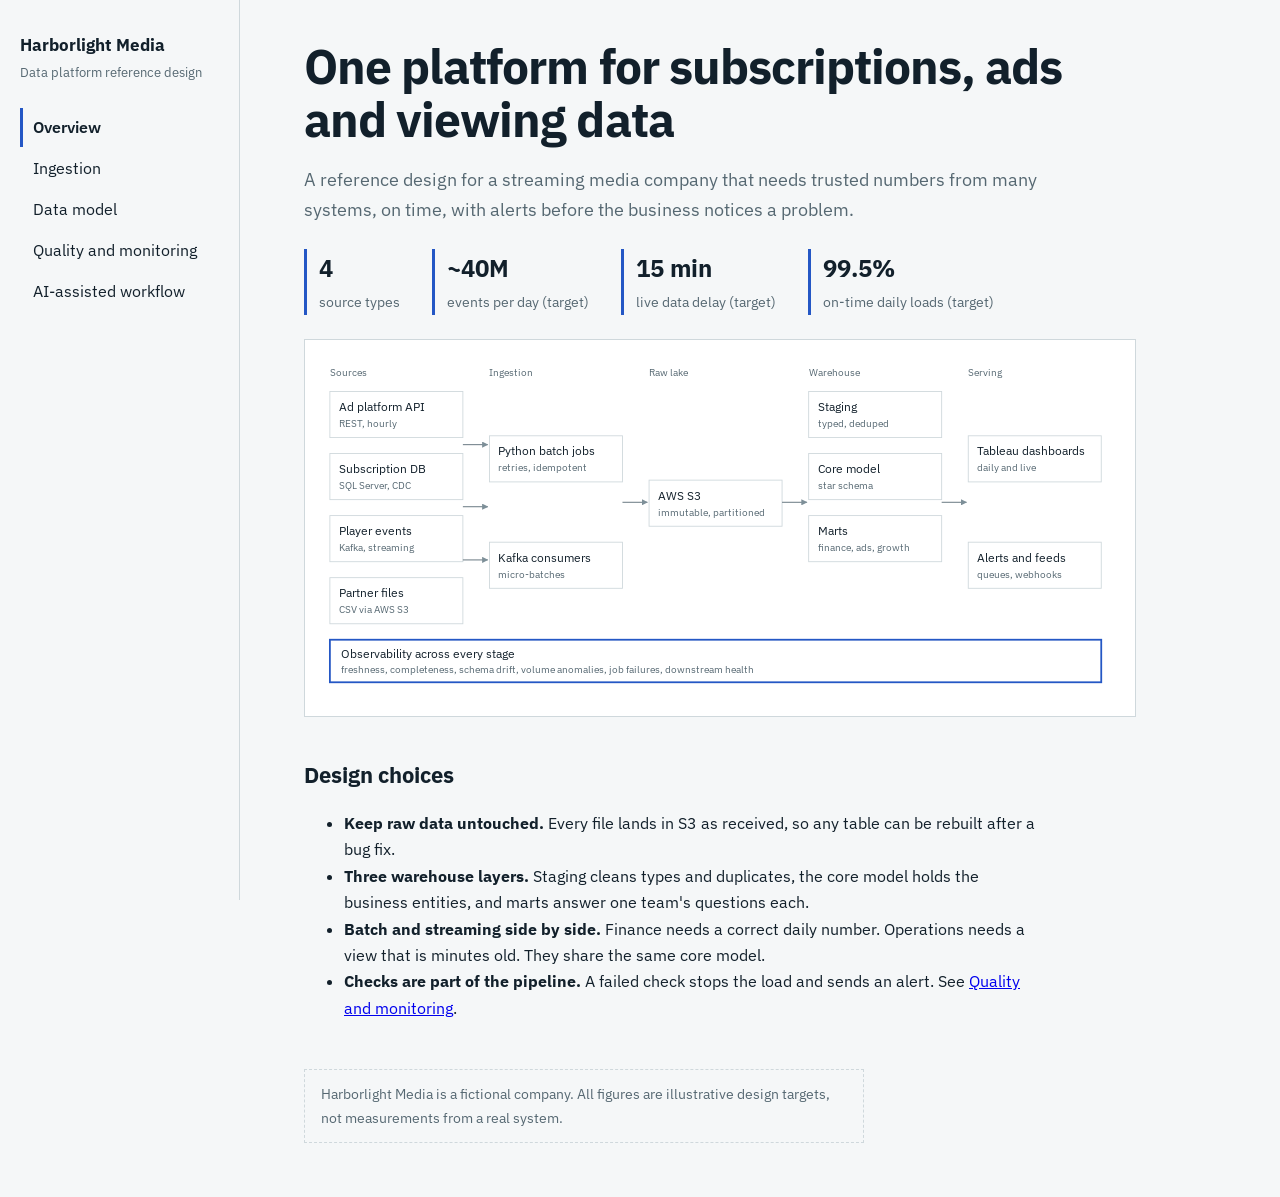
==== index.html @ 91faa4b9 "Add Harborlight data architecture reference site" ====
<!doctype html><html lang="en"><head><meta charset="utf-8"><meta name="viewport" content="width=device-width,initial-scale=1"><title>Overview | Harborlight Data Platform</title><link rel="preconnect" href="https://fonts.googleapis.com"><link rel="stylesheet" href="https://fonts.googleapis.com/css2?family=IBM+Plex+Sans:wght@400;600&family=IBM+Plex+Mono&display=swap"><link rel="stylesheet" href="style.css"></head><body><nav><b>Harborlight Media</b><small>Data platform reference design</small><a href="index.html" aria-current=page>Overview</a><a href="ingestion.html">Ingestion</a><a href="model.html">Data model</a><a href="quality.html">Quality and monitoring</a><a href="ai-workflow.html">AI-assisted workflow</a></nav><main><h1>One platform for subscriptions, ads and viewing data</h1><p class="lead">A reference design for a streaming media company that needs trusted numbers from many systems, on time, with alerts before the business notices a problem.</p><div class="stats"><div><strong>4</strong><span>source types</span></div><div><strong>~40M</strong><span>events per day (target)</span></div><div><strong>15 min</strong><span>live data delay (target)</span></div><div><strong>99.5%</strong><span>on-time daily loads (target)</span></div></div><div class="fig"><svg viewBox="0 0 900 380" role="img" aria-label="Architecture: sources to ingestion to lake to warehouse to serving, with monitoring underneath"><defs><marker id="a" viewBox="0 0 10 10" refX="9" refY="5" markerWidth="7" markerHeight="7" orient="auto"><path d="M0 0L10 5L0 10z" fill="#7d8f98"/></marker></defs><text class="s" x="10" y="22">Sources</text><rect class="box" x="10" y="40" width="150" height="52"/><text class="t" x="20" y="62">Ad platform API</text><text class="s" x="20" y="80">REST, hourly</text><rect class="box" x="10" y="110" width="150" height="52"/><text class="t" x="20" y="132">Subscription DB</text><text class="s" x="20" y="150">SQL Server, CDC</text><rect class="box" x="10" y="180" width="150" height="52"/><text class="t" x="20" y="202">Player events</text><text class="s" x="20" y="220">Kafka, streaming</text><rect class="box" x="10" y="250" width="150" height="52"/><text class="t" x="20" y="272">Partner files</text><text class="s" x="20" y="290">CSV via AWS S3</text><text class="s" x="190" y="22">Ingestion</text><rect class="box" x="190" y="90" width="150" height="52"/><text class="t" x="200" y="112">Python batch jobs</text><text class="s" x="200" y="130">retries, idempotent</text><rect class="box" x="190" y="210" width="150" height="52"/><text class="t" x="200" y="232">Kafka consumers</text><text class="s" x="200" y="250">micro-batches</text><text class="s" x="370" y="22">Raw lake</text><rect class="box" x="370" y="140" width="150" height="52"/><text class="t" x="380" y="162">AWS S3</text><text class="s" x="380" y="180">immutable, partitioned</text><text class="s" x="550" y="22">Warehouse</text><rect class="box" x="550" y="40" width="150" height="52"/><text class="t" x="560" y="62">Staging</text><text class="s" x="560" y="80">typed, deduped</text><rect class="box" x="550" y="110" width="150" height="52"/><text class="t" x="560" y="132">Core model</text><text class="s" x="560" y="150">star schema</text><rect class="box" x="550" y="180" width="150" height="52"/><text class="t" x="560" y="202">Marts</text><text class="s" x="560" y="220">finance, ads, growth</text><text class="s" x="730" y="22">Serving</text><rect class="box" x="730" y="90" width="150" height="52"/><text class="t" x="740" y="112">Tableau dashboards</text><text class="s" x="740" y="130">daily and live</text><rect class="box" x="730" y="210" width="150" height="52"/><text class="t" x="740" y="232">Alerts and feeds</text><text class="s" x="740" y="250">queues, webhooks</text><path class="ar" d="M160 100L188 100"/><path class="ar" d="M160 170L188 170"/><path class="ar" d="M160 230L188 230"/><path class="ar" d="M340 165L368 165"/><path class="ar" d="M520 165L548 165"/><path class="ar" d="M700 165L728 165"/><rect class="box" x="10" y="320" width="870" height="48"/><rect class="hl" x="10" y="320" width="870" height="48"/><text class="t" x="22" y="341">Observability across every stage</text><text class="s" x="22" y="358">freshness, completeness, schema drift, volume anomalies, job failures, downstream health</text></svg></div><h2>Design choices</h2><ul><li><b>Keep raw data untouched.</b> Every file lands in S3 as received, so any table can be rebuilt after a bug fix.</li><li><b>Three warehouse layers.</b> Staging cleans types and duplicates, the core model holds the business entities, and marts answer one team's questions each.</li><li><b>Batch and streaming side by side.</b> Finance needs a correct daily number. Operations needs a view that is minutes old. They share the same core model.</li><li><b>Checks are part of the pipeline.</b> A failed check stops the load and sends an alert. See <a href="quality.html">Quality and monitoring</a>.</li></ul><p class="note">Harborlight Media is a fictional company. All figures are illustrative design targets, not measurements from a real system.</p></main></body></html>
---- style.css ----
:root{--ink:#12202b;--mute:#566872;--paper:#f5f7f8;--card:#fff;--line:#cfd8dc;--blue:#2457c5;--ok:#1f8a70;--code:#e9eef1;color-scheme:light}
@media(prefers-color-scheme:dark){:root:not([data-theme=light]){--ink:#e6edf1;--mute:#9bb0ba;--paper:#0e171d;--card:#16232b;--line:#2c3e49;--blue:#7ea4ff;--ok:#4cc9a6;--code:#1b2b34;color-scheme:dark}}
*{box-sizing:border-box}html{scroll-padding-top:1rem}
body{margin:0;background:var(--paper);color:var(--ink);font:16px/1.65 "IBM Plex Sans",system-ui,-apple-system,"Segoe UI",sans-serif;display:grid;grid-template-columns:240px 1fr;min-height:100vh}
nav{position:sticky;top:0;height:100vh;padding:2rem 1.25rem;border-right:1px solid var(--line)}
nav b{display:block;font-size:1.05rem;margin-bottom:.15rem}nav small{color:var(--mute);display:block;margin-bottom:1.5rem}
nav a{display:block;padding:.4rem .6rem;margin:.1rem 0;color:var(--ink);text-decoration:none;border-left:3px solid transparent}
nav a:hover{background:var(--code)}nav a[aria-current]{border-color:var(--blue);font-weight:600}
a:focus-visible{outline:2px solid var(--blue);outline-offset:2px}
main{padding:2.5rem clamp(1.25rem,5vw,4rem);max-width:60rem}
h1{font-size:clamp(2rem,4.5vw,3rem);line-height:1.1;margin:0 0 .75rem;letter-spacing:-.02em}
h2{font-size:1.4rem;margin:2.5rem 0 .5rem}p,li{max-width:70ch}.lead{font-size:1.15rem;color:var(--mute)}
.fig{overflow-x:auto;border:1px solid var(--line);background:var(--card);padding:1rem;margin:1.5rem 0}
.fig svg{min-width:760px;width:100%;height:auto}
.box{fill:var(--card);stroke:var(--line)}.hl{fill:none;stroke:var(--blue);stroke-width:2}.t{fill:var(--ink);font:13px "IBM Plex Sans",sans-serif}.s{fill:var(--mute);font:11px "IBM Plex Sans",sans-serif}.ar{stroke:var(--mute);fill:none;marker-end:url(#a)}.ok{fill:var(--ok)}
table{border-collapse:collapse;width:100%;margin:1rem 0;background:var(--card);font-size:.95rem}
th,td{text-align:left;padding:.55rem .75rem;border:1px solid var(--line);vertical-align:top}th{background:var(--code)}
.wrap{overflow-x:auto}
pre{background:var(--code);padding:1rem;overflow-x:auto;font:13px/1.5 "IBM Plex Mono",ui-monospace,Consolas,monospace;border-left:3px solid var(--blue)}
code{font-family:"IBM Plex Mono",ui-monospace,Consolas,monospace;font-size:.9em}
.stats{display:flex;flex-wrap:wrap;gap:2rem;margin:1.5rem 0}.stats div{border-left:3px solid var(--blue);padding-left:.75rem}.stats strong{display:block;font-size:1.5rem}.stats span{color:var(--mute);font-size:.9rem}
.note{border:1px dashed var(--line);padding:.75rem 1rem;color:var(--mute);font-size:.9rem;margin-top:3rem}
@media(max-width:800px){body{grid-template-columns:1fr}nav{position:static;height:auto;border:0;border-bottom:1px solid var(--line);padding:1rem}nav a{display:inline-block;border:0;border-bottom:3px solid transparent}nav a[aria-current]{border-color:var(--blue)}nav small{margin-bottom:.5rem}}
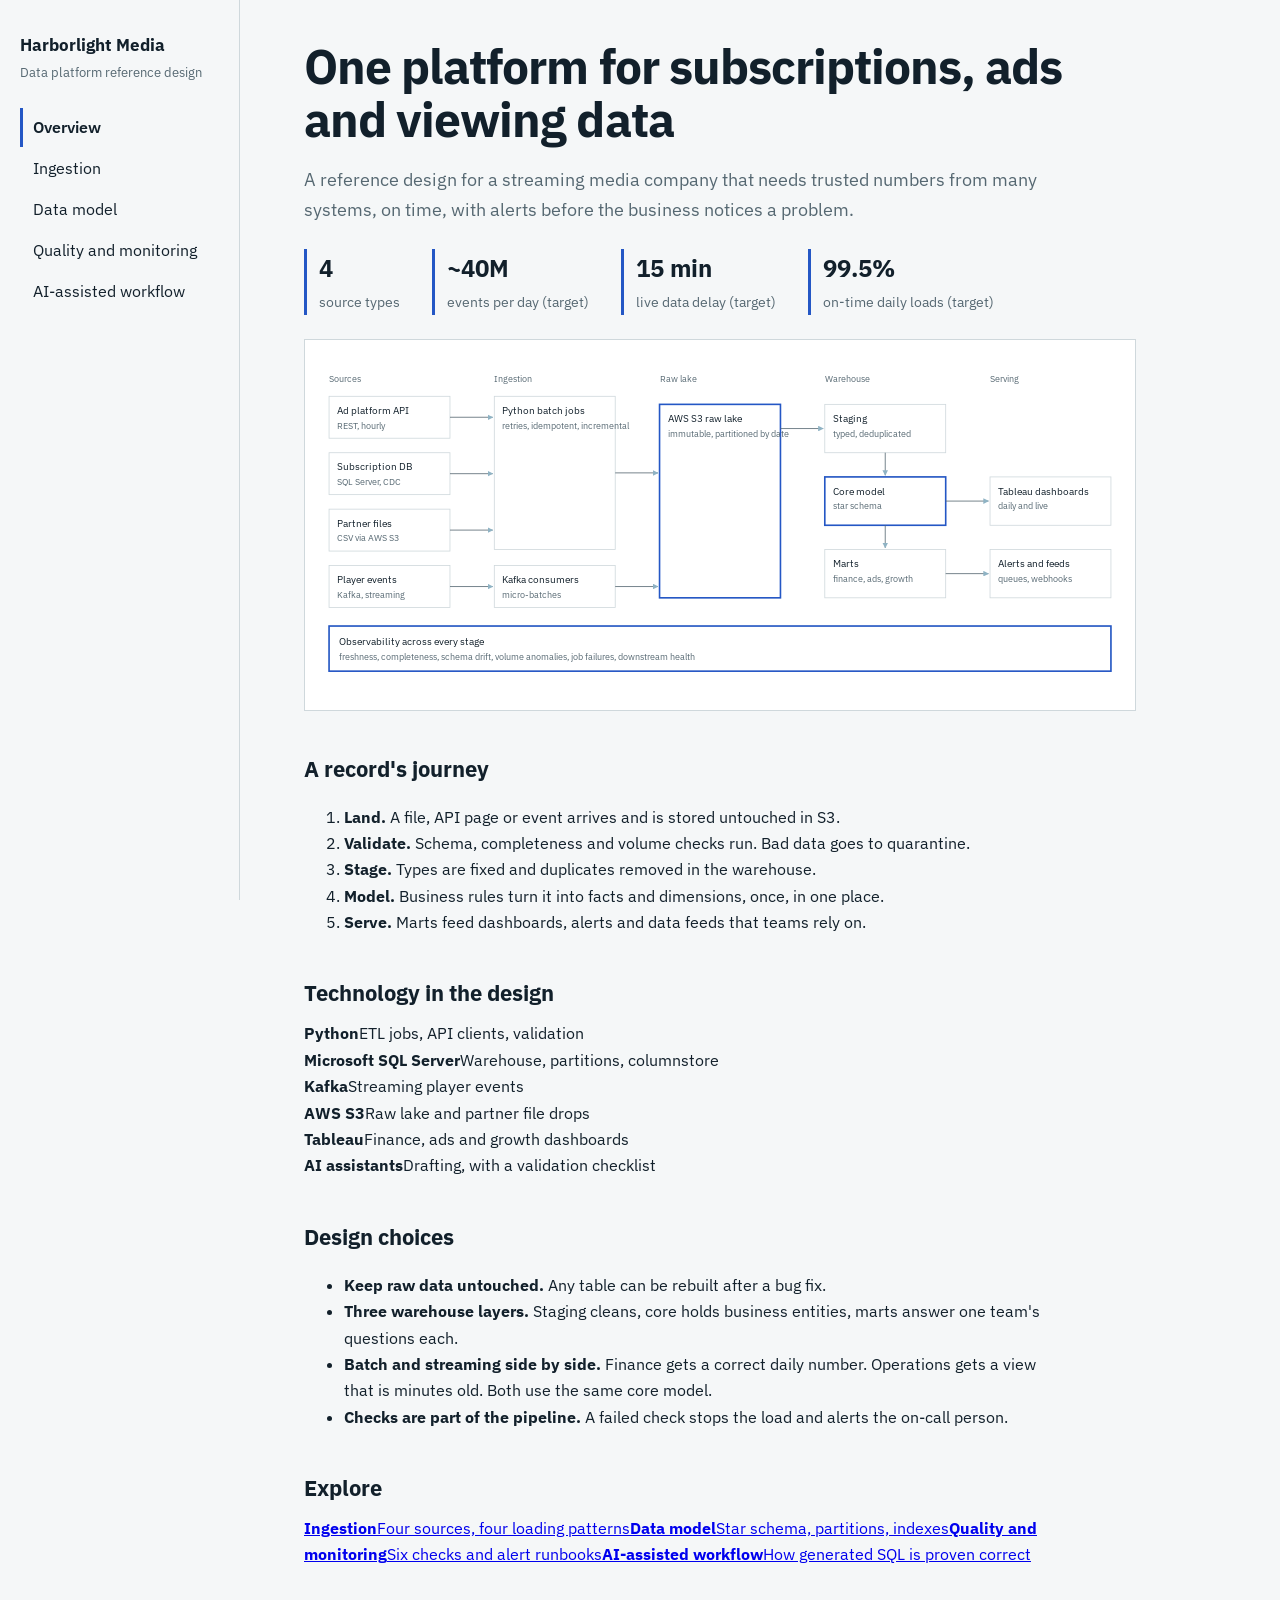
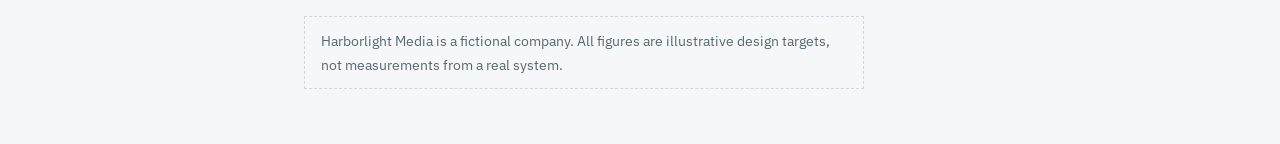
==== commit f62edfff: "Update index.html" ====
--- a/index.html
+++ b/index.html
@@ -1 +1,9 @@
-<!doctype html><html lang="en"><head><meta charset="utf-8"><meta name="viewport" content="width=device-width,initial-scale=1"><title>Overview | Harborlight Data Platform</title><link rel="preconnect" href="https://fonts.googleapis.com"><link rel="stylesheet" href="https://fonts.googleapis.com/css2?family=IBM+Plex+Sans:wght@400;600&family=IBM+Plex+Mono&display=swap"><link rel="stylesheet" href="style.css"></head><body><nav><b>Harborlight Media</b><small>Data platform reference design</small><a href="index.html" aria-current=page>Overview</a><a href="ingestion.html">Ingestion</a><a href="model.html">Data model</a><a href="quality.html">Quality and monitoring</a><a href="ai-workflow.html">AI-assisted workflow</a></nav><main><h1>One platform for subscriptions, ads and viewing data</h1><p class="lead">A reference design for a streaming media company that needs trusted numbers from many systems, on time, with alerts before the business notices a problem.</p><div class="stats"><div><strong>4</strong><span>source types</span></div><div><strong>~40M</strong><span>events per day (target)</span></div><div><strong>15 min</strong><span>live data delay (target)</span></div><div><strong>99.5%</strong><span>on-time daily loads (target)</span></div></div><div class="fig"><svg viewBox="0 0 900 380" role="img" aria-label="Architecture: sources to ingestion to lake to warehouse to serving, with monitoring underneath"><defs><marker id="a" viewBox="0 0 10 10" refX="9" refY="5" markerWidth="7" markerHeight="7" orient="auto"><path d="M0 0L10 5L0 10z" fill="#7d8f98"/></marker></defs><text class="s" x="10" y="22">Sources</text><rect class="box" x="10" y="40" width="150" height="52"/><text class="t" x="20" y="62">Ad platform API</text><text class="s" x="20" y="80">REST, hourly</text><rect class="box" x="10" y="110" width="150" height="52"/><text class="t" x="20" y="132">Subscription DB</text><text class="s" x="20" y="150">SQL Server, CDC</text><rect class="box" x="10" y="180" width="150" height="52"/><text class="t" x="20" y="202">Player events</text><text class="s" x="20" y="220">Kafka, streaming</text><rect class="box" x="10" y="250" width="150" height="52"/><text class="t" x="20" y="272">Partner files</text><text class="s" x="20" y="290">CSV via AWS S3</text><text class="s" x="190" y="22">Ingestion</text><rect class="box" x="190" y="90" width="150" height="52"/><text class="t" x="200" y="112">Python batch jobs</text><text class="s" x="200" y="130">retries, idempotent</text><rect class="box" x="190" y="210" width="150" height="52"/><text class="t" x="200" y="232">Kafka consumers</text><text class="s" x="200" y="250">micro-batches</text><text class="s" x="370" y="22">Raw lake</text><rect class="box" x="370" y="140" width="150" height="52"/><text class="t" x="380" y="162">AWS S3</text><text class="s" x="380" y="180">immutable, partitioned</text><text class="s" x="550" y="22">Warehouse</text><rect class="box" x="550" y="40" width="150" height="52"/><text class="t" x="560" y="62">Staging</text><text class="s" x="560" y="80">typed, deduped</text><rect class="box" x="550" y="110" width="150" height="52"/><text class="t" x="560" y="132">Core model</text><text class="s" x="560" y="150">star schema</text><rect class="box" x="550" y="180" width="150" height="52"/><text class="t" x="560" y="202">Marts</text><text class="s" x="560" y="220">finance, ads, growth</text><text class="s" x="730" y="22">Serving</text><rect class="box" x="730" y="90" width="150" height="52"/><text class="t" x="740" y="112">Tableau dashboards</text><text class="s" x="740" y="130">daily and live</text><rect class="box" x="730" y="210" width="150" height="52"/><text class="t" x="740" y="232">Alerts and feeds</text><text class="s" x="740" y="250">queues, webhooks</text><path class="ar" d="M160 100L188 100"/><path class="ar" d="M160 170L188 170"/><path class="ar" d="M160 230L188 230"/><path class="ar" d="M340 165L368 165"/><path class="ar" d="M520 165L548 165"/><path class="ar" d="M700 165L728 165"/><rect class="box" x="10" y="320" width="870" height="48"/><rect class="hl" x="10" y="320" width="870" height="48"/><text class="t" x="22" y="341">Observability across every stage</text><text class="s" x="22" y="358">freshness, completeness, schema drift, volume anomalies, job failures, downstream health</text></svg></div><h2>Design choices</h2><ul><li><b>Keep raw data untouched.</b> Every file lands in S3 as received, so any table can be rebuilt after a bug fix.</li><li><b>Three warehouse layers.</b> Staging cleans types and duplicates, the core model holds the business entities, and marts answer one team's questions each.</li><li><b>Batch and streaming side by side.</b> Finance needs a correct daily number. Operations needs a view that is minutes old. They share the same core model.</li><li><b>Checks are part of the pipeline.</b> A failed check stops the load and sends an alert. See <a href="quality.html">Quality and monitoring</a>.</li></ul><p class="note">Harborlight Media is a fictional company. All figures are illustrative design targets, not measurements from a real system.</p></main></body></html>+<!doctype html><html lang="en"><head><meta charset="utf-8"><meta name="viewport" content="width=device-width,initial-scale=1"><title>Overview | Harborlight Data Platform</title><link rel="preconnect" href="https://fonts.googleapis.com"><link rel="stylesheet" href="https://fonts.googleapis.com/css2?family=IBM+Plex+Sans:wght@400;600&family=IBM+Plex+Mono&display=swap"><link rel="stylesheet" href="style.css"></head><body><nav><b>Harborlight Media</b><small>Data platform reference design</small><a href="index.html" aria-current=page>Overview</a><a href="ingestion.html">Ingestion</a><a href="model.html">Data model</a><a href="quality.html">Quality and monitoring</a><a href="ai-workflow.html">AI-assisted workflow</a></nav><main>
+<h1>One platform for subscriptions, ads and viewing data</h1><p class="lead">A reference design for a streaming media company that needs trusted numbers from many systems, on time, with alerts before the business notices a problem.</p>
+<div class="stats"><div><strong>4</strong><span>source types</span></div><div><strong>~40M</strong><span>events per day (target)</span></div><div><strong>15 min</strong><span>live data delay (target)</span></div><div><strong>99.5%</strong><span>on-time daily loads (target)</span></div></div>
+<div class="fig dark"><svg viewBox="0 0 990 410" role="img" aria-label="Sources feed Python batch jobs and Kafka consumers, which write to an S3 raw lake, then staging, core model and marts, then dashboards and alerts. Observability covers every stage."><defs><marker id="a" viewBox="0 0 10 10" refX="9" refY="5" markerWidth="7" markerHeight="7" orient="auto"><path d="M0 0L10 5L0 10z" fill="#8fb3c4"/></marker></defs><text class="s" x="10" y="32">Sources</text><text class="s" x="215" y="32">Ingestion</text><text class="s" x="420" y="32">Raw lake</text><text class="s" x="625" y="32">Warehouse</text><text class="s" x="830" y="32">Serving</text><rect class="box" x="10" y="50" width="150" height="52"/><text class="t" x="20" y="72">Ad platform API</text><text class="s" x="20" y="90">REST, hourly</text><rect class="box" x="10" y="120" width="150" height="52"/><text class="t" x="20" y="142">Subscription DB</text><text class="s" x="20" y="160">SQL Server, CDC</text><rect class="box" x="10" y="190" width="150" height="52"/><text class="t" x="20" y="212">Partner files</text><text class="s" x="20" y="230">CSV via AWS S3</text><rect class="box" x="10" y="260" width="150" height="52"/><text class="t" x="20" y="282">Player events</text><text class="s" x="20" y="300">Kafka, streaming</text><rect class="box" x="215" y="50" width="150" height="190"/><text class="t" x="225" y="72">Python batch jobs</text><text class="s" x="225" y="90">retries, idempotent, incremental</text><rect class="box" x="215" y="260" width="150" height="52"/><text class="t" x="225" y="282">Kafka consumers</text><text class="s" x="225" y="300">micro-batches</text><rect class="box" x="420" y="60" width="150" height="240"/><rect class="hl" x="420" y="60" width="150" height="240"/><text class="t" x="430" y="82">AWS S3 raw lake</text><text class="s" x="430" y="100">immutable, partitioned by date</text><rect class="box" x="625" y="60" width="150" height="60"/><text class="t" x="635" y="82">Staging</text><text class="s" x="635" y="100">typed, deduplicated</text><rect class="box" x="625" y="150" width="150" height="60"/><rect class="hl" x="625" y="150" width="150" height="60"/><text class="t" x="635" y="172">Core model</text><text class="s" x="635" y="190">star schema</text><rect class="box" x="625" y="240" width="150" height="60"/><text class="t" x="635" y="262">Marts</text><text class="s" x="635" y="280">finance, ads, growth</text><rect class="box" x="830" y="150" width="150" height="60"/><text class="t" x="840" y="172">Tableau dashboards</text><text class="s" x="840" y="190">daily and live</text><rect class="box" x="830" y="240" width="150" height="60"/><text class="t" x="840" y="262">Alerts and feeds</text><text class="s" x="840" y="280">queues, webhooks</text><path class="ar flow" d="M160 76H213"/><path class="ar flow" d="M160 146H213"/><path class="ar flow" d="M160 216H213"/><path class="ar flow" d="M160 286H213"/><path class="ar flow" d="M365 145H418"/><path class="ar flow" d="M365 286H418"/><path class="ar flow" d="M570 90H623"/><path class="ar flow" d="M700 120V148"/><path class="ar flow" d="M700 210V238"/><path class="ar flow" d="M775 180H828"/><path class="ar flow" d="M775 270H828"/><rect class="box" x="10" y="335" width="970" height="56"/><rect class="hl" x="10" y="335" width="970" height="56"/><text class="t" x="22" y="358">Observability across every stage</text><text class="s" x="22" y="377">freshness, completeness, schema drift, volume anomalies, job failures, downstream health</text></svg></div>
+<h2>A record's journey</h2><ol class="j"><li><b>Land.</b> A file, API page or event arrives and is stored untouched in S3.</li><li><b>Validate.</b> Schema, completeness and volume checks run. Bad data goes to quarantine.</li><li><b>Stage.</b> Types are fixed and duplicates removed in the warehouse.</li><li><b>Model.</b> Business rules turn it into facts and dimensions, once, in one place.</li><li><b>Serve.</b> Marts feed dashboards, alerts and data feeds that teams rely on.</li></ol>
+<h2>Technology in the design</h2><div class="grid"><div><b>Python</b><span>ETL jobs, API clients, validation</span></div><div><b>Microsoft SQL Server</b><span>Warehouse, partitions, columnstore</span></div><div><b>Kafka</b><span>Streaming player events</span></div><div><b>AWS S3</b><span>Raw lake and partner file drops</span></div><div><b>Tableau</b><span>Finance, ads and growth dashboards</span></div><div><b>AI assistants</b><span>Drafting, with a validation checklist</span></div></div>
+<h2>Design choices</h2><ul><li><b>Keep raw data untouched.</b> Any table can be rebuilt after a bug fix.</li><li><b>Three warehouse layers.</b> Staging cleans, core holds business entities, marts answer one team's questions each.</li><li><b>Batch and streaming side by side.</b> Finance gets a correct daily number. Operations gets a view that is minutes old. Both use the same core model.</li><li><b>Checks are part of the pipeline.</b> A failed check stops the load and alerts the on-call person.</li></ul>
+<h2>Explore</h2><div class="go"><a href="ingestion.html"><b>Ingestion</b><span>Four sources, four loading patterns</span></a><a href="model.html"><b>Data model</b><span>Star schema, partitions, indexes</span></a><a href="quality.html"><b>Quality and monitoring</b><span>Six checks and alert runbooks</span></a><a href="ai-workflow.html"><b>AI-assisted workflow</b><span>How generated SQL is proven correct</span></a></div>
+<p class="note">Harborlight Media is a fictional company. All figures are illustrative design targets, not measurements from a real system.</p></main></body></html>
